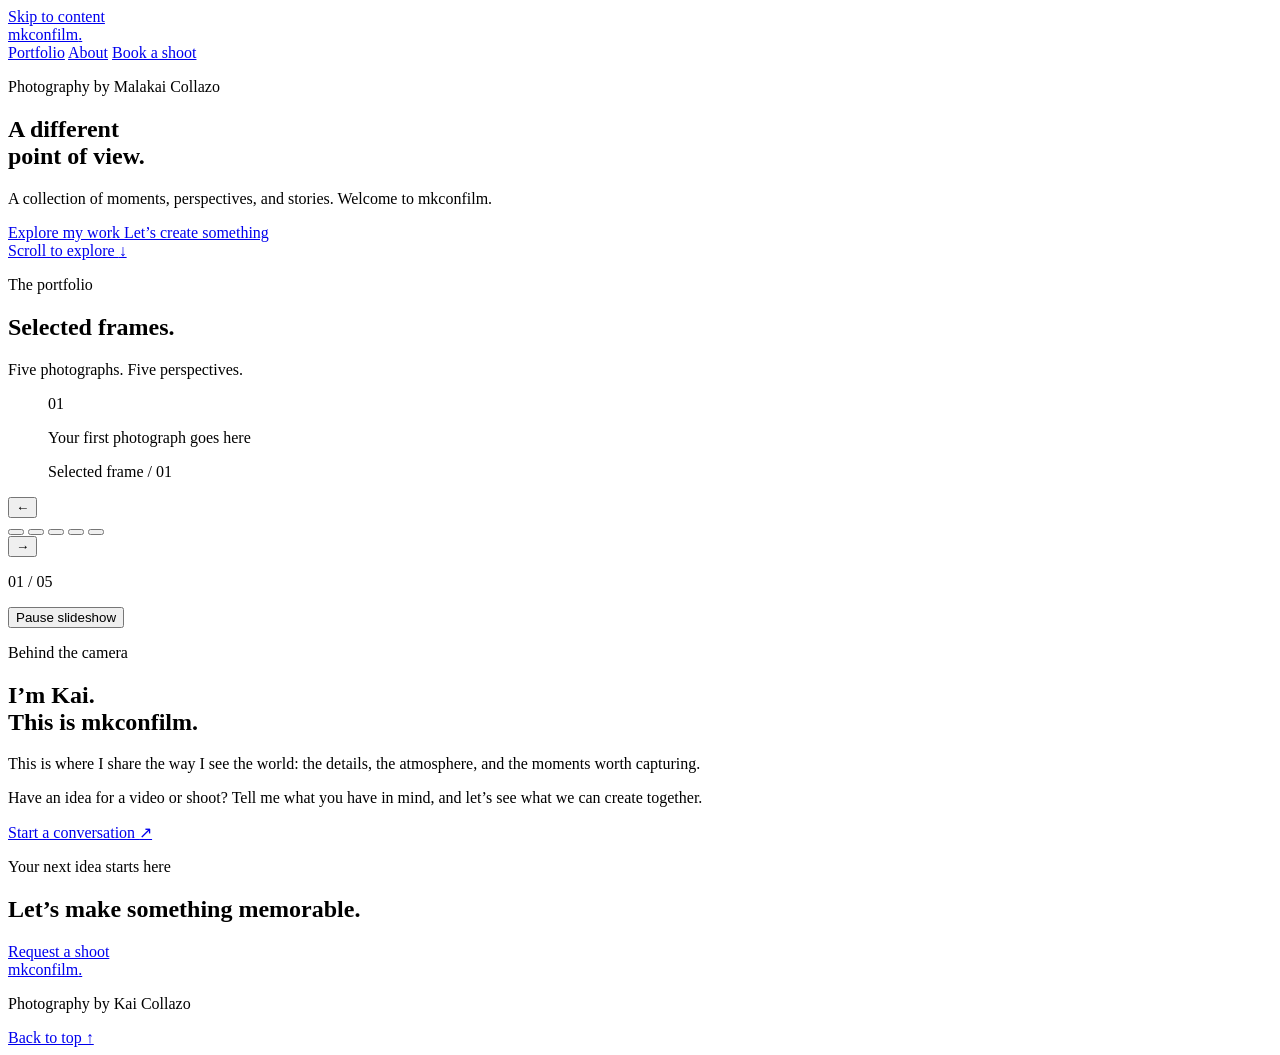
==== index.html @ ab9c8c5a "Create index.html html" ====
<!DOCTYPE html>
<html lang="en">
<head>
  <meta charset="UTF-8">

  <meta name="viewport" content="width=device-width, initial-scale=1">

  <meta
    name="description"
    content="Explore the photography portfolio of Malakai Collazo,
    the creator behind mkconfilm, and inquire about your next shoot."
  >

  <meta name="theme-color" content="#101010">

  <title>mkconfilm | Kai Collazo</title>

  <link rel="stylesheet" href="style.css">

  <script src="script.js" defer></script>
</head>

<body>
  <a class="skip-link" href="#main">Skip to content</a>

  <!-- SITE HEADER -->
  <header class="site-header">
    <a class="brand" href="index.html" aria-label="mkconfilm home">
      mkconfilm<span class="brand-dot">.</span>
    </a>

    <nav class="site-nav" aria-label="Main navigation">
      <a href="#portfolio">Portfolio</a>
      <a href="#about">About</a>
      <a class="nav-booking" href="booking.html">Book a shoot</a>
    </nav>
  </header>

  <main id="main">

    <!-- INTRODUCTION -->
    <section class="hero" aria-labelledby="hero-heading">
      <div class="hero-content">
        <p class="eyebrow">Photography by Malakai Collazo</p>

        <h1 id="hero-heading">
          A different<br>
          <span class="accent">point of view.</span>
        </h1>

        <p class="hero-description">
          A collection of moments, perspectives, and stories.
          Welcome to mkconfilm.
        </p>

        <div class="hero-actions">
          <a class="button button-primary" href="#portfolio">
            Explore my work
          </a>

          <a class="button button-secondary" href="booking.html">
            Let’s create something
          </a>
        </div>
      </div>

      <a class="scroll-cue" href="#portfolio">
        Scroll to explore <span aria-hidden="true">↓</span>
      </a>
    </section>

    <!-- FEATURED PHOTO CAROUSEL -->
    <section
      class="portfolio-section"
      id="portfolio"
      aria-labelledby="portfolio-heading"
    >
      <div class="section-heading">
        <div>
          <p class="eyebrow">The portfolio</p>
          <h2 id="portfolio-heading">Selected frames.</h2>
        </div>

        <p class="section-description">
          Five photographs. Five perspectives.
        </p>
      </div>

      <div
        class="carousel"
        role="region"
        aria-roledescription="carousel"
        aria-label="Featured photographs"
      >

        <!-- Replace these placeholders with your photos in a later step. -->
        <div class="carousel-track">

          <figure class="slide is-active" data-slide="0">
            <div class="photo-placeholder">
              <span>01</span>
              <p>Your first photograph goes here</p>
            </div>
            <figcaption>Selected frame / 01</figcaption>
          </figure>

          <figure class="slide" data-slide="1" hidden>
            <div class="photo-placeholder">
              <span>02</span>
              <p>Your second photograph goes here</p>
            </div>
            <figcaption>Selected frame / 02</figcaption>
          </figure>

          <figure class="slide" data-slide="2" hidden>
            <div class="photo-placeholder">
              <span>03</span>
              <p>Your third photograph goes here</p>
            </div>
            <figcaption>Selected frame / 03</figcaption>
          </figure>

          <figure class="slide" data-slide="3" hidden>
            <div class="photo-placeholder">
              <span>04</span>
              <p>Your fourth photograph goes here</p>
            </div>
            <figcaption>Selected frame / 04</figcaption>
          </figure>

          <figure class="slide" data-slide="4" hidden>
            <div class="photo-placeholder">
              <span>05</span>
              <p>Your fifth photograph goes here</p>
            </div>
            <figcaption>Selected frame / 05</figcaption>
          </figure>

        </div>

        <div class="carousel-controls">
          <button
            class="carousel-arrow"
            id="previous-slide"
            type="button"
            aria-label="Previous photograph"
          >
            ←
          </button>

          <div class="carousel-dots" aria-label="Choose a photograph">
            <button
              class="carousel-dot is-active"
              type="button"
              data-target="0"
              aria-label="Show photograph 1"
              aria-current="true"
            ></button>

            <button
              class="carousel-dot"
              type="button"
              data-target="1"
              aria-label="Show photograph 2"
            ></button>

            <button
              class="carousel-dot"
              type="button"
              data-target="2"
              aria-label="Show photograph 3"
            ></button>

            <button
              class="carousel-dot"
              type="button"
              data-target="3"
              aria-label="Show photograph 4"
            ></button>

            <button
              class="carousel-dot"
              type="button"
              data-target="4"
              aria-label="Show photograph 5"
            ></button>
          </div>

          <button
            class="carousel-arrow"
            id="next-slide"
            type="button"
            aria-label="Next photograph"
          >
            →
          </button>
        </div>

        <div class="carousel-bottom">
          <p class="slide-count" id="slide-count">01 / 05</p>

          <button
            class="carousel-playback"
            id="toggle-autoplay"
            type="button"
            aria-label="Pause automatic slideshow"
          >
            Pause slideshow
          </button>
        </div>

      </div>
    </section>

    <!-- ABOUT YOU -->
    <section
      class="about-section"
      id="about"
      aria-labelledby="about-heading"
    >
      <div>
        <p class="eyebrow">Behind the camera</p>
        <h2 id="about-heading">
          I’m Kai.<br>
          This is mkconfilm.
        </h2>
      </div>

      <div class="about-copy">
        <p>
          This is where I share the way I see the world:
          the details, the atmosphere, and the moments
          worth capturing.
        </p>

        <p>
          Have an idea for a video or shoot? Tell me what you have in mind,
          and let’s see what we can create together.
        </p>

        <a class="text-link" href="booking.html">
          Start a conversation <span aria-hidden="true">↗</span>
        </a>
      </div>
    </section>

    <!-- BOOKING CALL TO ACTION -->
    <section class="booking-banner" aria-labelledby="booking-heading">
      <p class="eyebrow">Your next idea starts here</p>

      <h2 id="booking-heading">Let’s make something memorable.</h2>

      <a class="button button-primary" href="booking.html">
        Request a shoot
      </a>
    </section>

  </main>

  <footer class="site-footer">
    <a class="brand" href="index.html">
      mkconfilm<span class="brand-dot">.</span>
    </a>

    <p>Photography by Kai Collazo</p>

    <a href="#main">Back to top ↑</a>
  </footer>
</body>
</html>
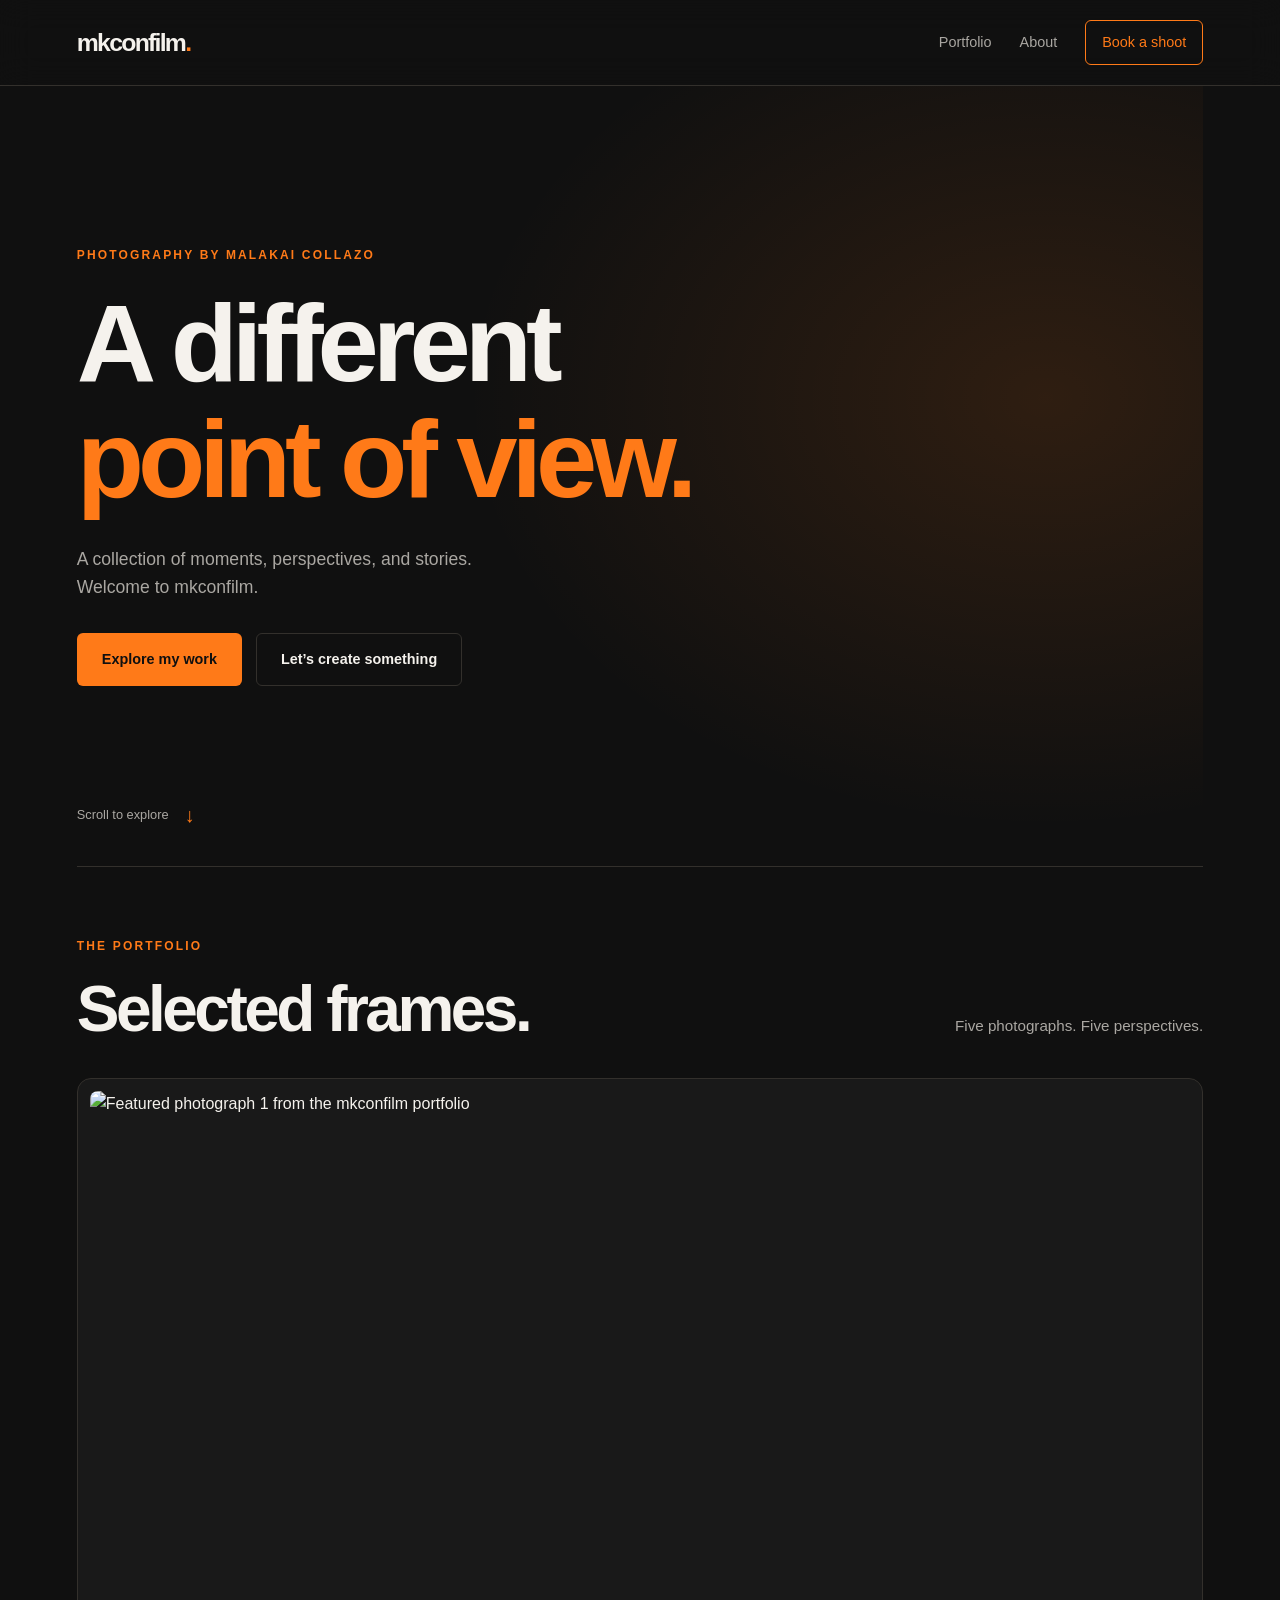
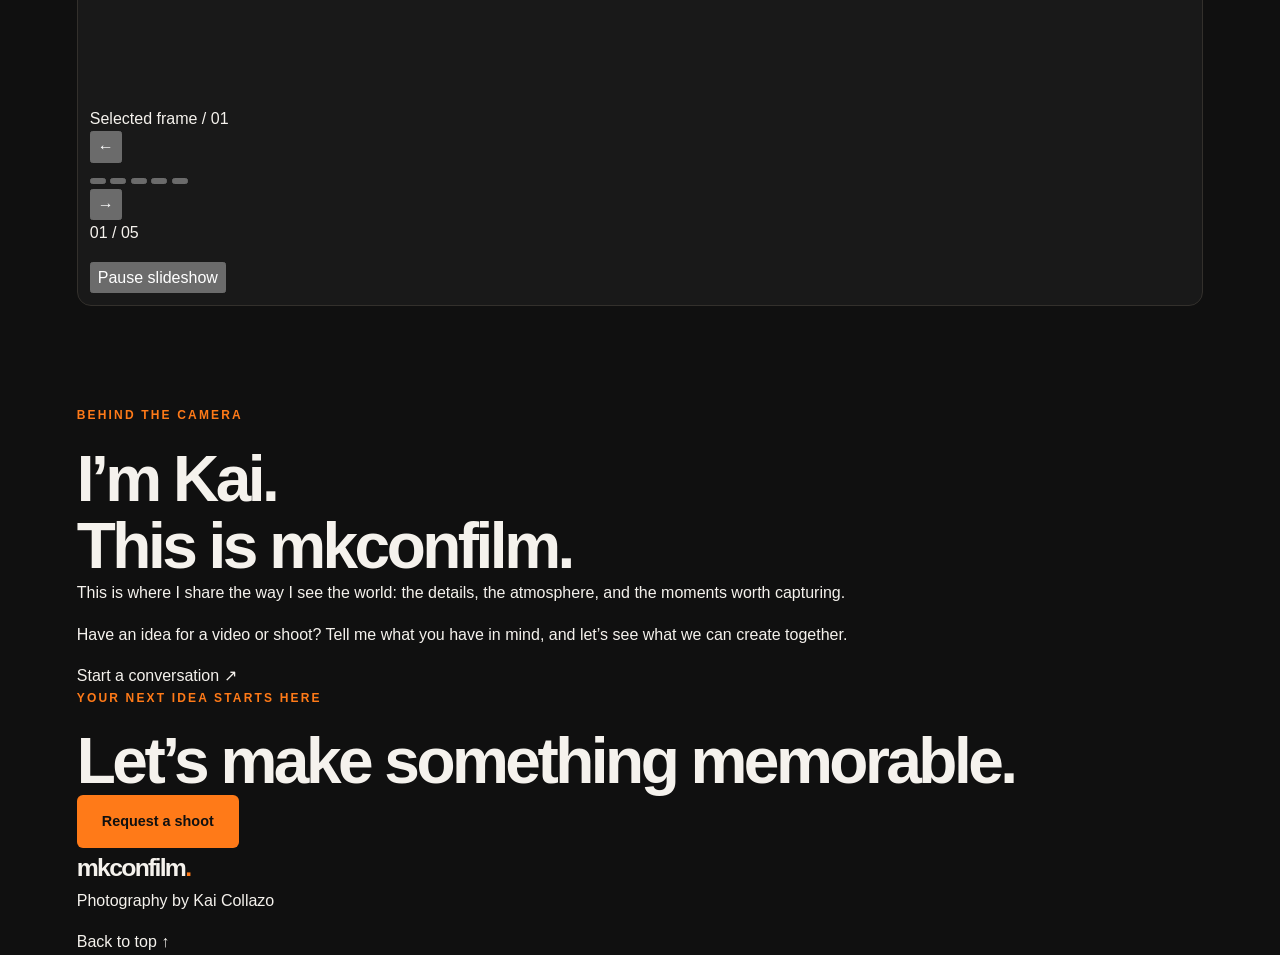
==== commit e2116c0f: "Update index.html" ====
--- a/index.html
+++ b/index.html
@@ -93,51 +93,57 @@
         aria-label="Featured photographs"
       >
 
-        <!-- Replace these placeholders with your photos in a later step. -->
-        <div class="carousel-track">
-
-          <figure class="slide is-active" data-slide="0">
-            <div class="photo-placeholder">
-              <span>01</span>
-              <p>Your first photograph goes here</p>
-            </div>
-            <figcaption>Selected frame / 01</figcaption>
-          </figure>
-
-          <figure class="slide" data-slide="1" hidden>
-            <div class="photo-placeholder">
-              <span>02</span>
-              <p>Your second photograph goes here</p>
-            </div>
-            <figcaption>Selected frame / 02</figcaption>
-          </figure>
-
-          <figure class="slide" data-slide="2" hidden>
-            <div class="photo-placeholder">
-              <span>03</span>
-              <p>Your third photograph goes here</p>
-            </div>
-            <figcaption>Selected frame / 03</figcaption>
-          </figure>
-
-          <figure class="slide" data-slide="3" hidden>
-            <div class="photo-placeholder">
-              <span>04</span>
-              <p>Your fourth photograph goes here</p>
-            </div>
-            <figcaption>Selected frame / 04</figcaption>
-          </figure>
-
-          <figure class="slide" data-slide="4" hidden>
-            <div class="photo-placeholder">
-              <span>05</span>
-              <p>Your fifth photograph goes here</p>
-            </div>
-            <figcaption>Selected frame / 05</figcaption>
-          </figure>
-
-        </div>
-
+        <!-- FEATURED PHOTOGRAPHS -->
+<div class="carousel-track">
+
+  <figure class="slide is-active" data-slide="0">
+    <img
+      src="images/photo-1.jpg"
+      alt="Featured photograph 1 from the mkconfilm portfolio"
+      fetchpriority="high"
+      decoding="async"
+    >
+    <figcaption>Selected frame / 01</figcaption>
+  </figure>
+
+  <figure class="slide" data-slide="1" hidden>
+    <img
+      src="images/photo-2.jpg"
+      alt="Featured photograph 2 from the mkconfilm portfolio"
+      decoding="async"
+    >
+    <figcaption>Selected frame / 02</figcaption>
+  </figure>
+
+  <figure class="slide" data-slide="2" hidden>
+    <img
+      src="images/photo-3.jpg"
+      alt="Featured photograph 3 from the mkconfilm portfolio"
+      decoding="async"
+    >
+    <figcaption>Selected frame / 03</figcaption>
+  </figure>
+
+  <figure class="slide" data-slide="3" hidden>
+    <img
+      src="images/photo-4.jpg"
+      alt="Featured photograph 4 from the mkconfilm portfolio"
+      decoding="async"
+    >
+    <figcaption>Selected frame / 04</figcaption>
+  </figure>
+
+  <figure class="slide" data-slide="4" hidden>
+    <img
+      src="images/photo-5.jpg"
+      alt="Featured photograph 5 from the mkconfilm portfolio"
+      decoding="async"
+    >
+    <figcaption>Selected frame / 05</figcaption>
+  </figure>
+
+</div>
+        
         <div class="carousel-controls">
           <button
             class="carousel-arrow"
--- a/style.css
+++ b/style.css
@@ -0,0 +1,354 @@
+/* COLORS AND BASE SETTINGS */
+:root {
+  color-scheme: dark;
+  --background: #101010;
+  --surface: #191919;
+  --text: #f5f2ed;
+  --muted: #aaa7a2;
+  --orange: #ff7a18;
+  --orange-light: #ff984b;
+  --border: #33302c;
+  --page-width: 1200px;
+}
+
+* {
+  box-sizing: border-box;
+}
+
+html {
+  scroll-behavior: smooth;
+  scroll-padding-top: 100px;
+}
+
+body {
+  margin: 0;
+  background: var(--background);
+  color: var(--text);
+  font-family: Arial, Helvetica, sans-serif;
+  line-height: 1.6;
+  overflow-wrap: break-word;
+}
+
+::selection {
+  background: var(--orange);
+  color: #101010;
+}
+
+a {
+  color: inherit;
+  text-decoration: none;
+}
+
+button,
+input,
+select,
+textarea {
+  font: inherit;
+}
+
+button {
+  cursor: pointer;
+}
+
+img {
+  display: block;
+  max-width: 100%;
+}
+
+figure {
+  margin: 0;
+}
+
+h1,
+h2,
+p {
+  margin-top: 0;
+}
+
+h1,
+h2 {
+  line-height: 1.05;
+  letter-spacing: -0.055em;
+}
+
+a,
+button,
+input,
+select,
+textarea {
+  -webkit-tap-highlight-color: transparent;
+}
+
+:focus-visible {
+  outline: 3px solid var(--orange);
+  outline-offset: 5px;
+}
+
+[hidden] {
+  display: none !important;
+}
+
+/* ACCESSIBILITY */
+.skip-link {
+  position: fixed;
+  top: 12px;
+  left: 12px;
+  z-index: 100;
+  padding: 12px 18px;
+  background: var(--orange);
+  color: #101010;
+  font-weight: 700;
+  transform: translateY(-180%);
+}
+
+.skip-link:focus {
+  transform: translateY(0);
+}
+
+/* HEADER */
+.site-header {
+  position: sticky;
+  top: 0;
+  z-index: 20;
+  display: flex;
+  justify-content: space-between;
+  align-items: center;
+  gap: 24px;
+  padding: 20px max(6vw, calc((100vw - var(--page-width)) / 2));
+  border-bottom: 1px solid var(--border);
+  background: rgba(16, 16, 16, 0.94);
+  backdrop-filter: blur(16px);
+}
+
+.brand {
+  flex-shrink: 0;
+  font-size: 1.55rem;
+  font-weight: 900;
+  letter-spacing: -0.07em;
+}
+
+.brand-dot,
+.accent {
+  color: var(--orange);
+}
+
+.site-nav {
+  display: flex;
+  align-items: center;
+  gap: 28px;
+  font-size: 0.9rem;
+}
+
+.site-nav a:not(.nav-booking) {
+  color: var(--muted);
+  transition: color 180ms ease;
+}
+
+.site-nav a:not(.nav-booking):hover {
+  color: var(--text);
+}
+
+.nav-booking {
+  padding: 10px 16px;
+  border: 1px solid var(--orange);
+  border-radius: 6px;
+  color: var(--orange);
+  transition: background 180ms ease, color 180ms ease;
+}
+
+.nav-booking:hover {
+  background: var(--orange);
+  color: #101010;
+}
+
+/* SHARED PAGE ELEMENTS */
+.hero,
+.portfolio-section,
+.about-section,
+.booking-banner,
+.site-footer,
+.booking-page {
+  width: min(var(--page-width), 88%);
+  margin-inline: auto;
+}
+
+.eyebrow {
+  margin-bottom: 20px;
+  color: var(--orange);
+  font-size: 0.75rem;
+  font-weight: 700;
+  letter-spacing: 0.18em;
+  text-transform: uppercase;
+}
+
+.button {
+  display: inline-flex;
+  align-items: center;
+  justify-content: center;
+  min-height: 50px;
+  padding: 14px 24px;
+  border: 1px solid transparent;
+  border-radius: 6px;
+  font-size: 0.9rem;
+  font-weight: 700;
+  text-align: center;
+  transition:
+    transform 180ms ease,
+    background 180ms ease,
+    border-color 180ms ease;
+}
+
+.button:hover {
+  transform: translateY(-3px);
+}
+
+.button-primary {
+  background: var(--orange);
+  color: #101010;
+}
+
+.button-primary:hover {
+  background: var(--orange-light);
+}
+
+.button-secondary {
+  border-color: var(--border);
+  background: transparent;
+  color: var(--text);
+}
+
+.button-secondary:hover {
+  border-color: var(--orange);
+}
+
+/* HERO */
+.hero {
+  position: relative;
+  display: flex;
+  align-items: center;
+  min-height: 640px;
+  min-height: min(780px, 88svh);
+  padding-block: 100px 120px;
+}
+
+.hero::before {
+  position: absolute;
+  top: 0;
+  right: 0;
+  bottom: 0;
+  width: 70%;
+  background: radial-gradient(
+    ellipse at 80% 40%,
+    rgba(255, 122, 24, 0.13),
+    transparent 65%
+  );
+  content: "";
+  pointer-events: none;
+}
+
+.hero-content {
+  position: relative;
+  max-width: 900px;
+  animation: enter-page 700ms ease both;
+}
+
+.hero h1 {
+  margin-bottom: 28px;
+  font-size: clamp(3.4rem, 8.6vw, 7.5rem);
+  font-weight: 900;
+}
+
+.hero-description {
+  max-width: 450px;
+  margin-bottom: 32px;
+  color: var(--muted);
+  font-size: 1.1rem;
+}
+
+.hero-actions {
+  display: flex;
+  flex-wrap: wrap;
+  gap: 14px;
+}
+
+.scroll-cue {
+  position: absolute;
+  bottom: 35px;
+  left: 0;
+  display: inline-flex;
+  align-items: center;
+  gap: 16px;
+  color: var(--muted);
+  font-size: 0.8rem;
+}
+
+.scroll-cue span {
+  color: var(--orange);
+  font-size: 1.25rem;
+}
+
+/* PORTFOLIO */
+.portfolio-section {
+  padding-block: 70px 100px;
+  border-top: 1px solid var(--border);
+}
+
+.section-heading {
+  display: flex;
+  justify-content: space-between;
+  align-items: flex-end;
+  gap: 30px;
+  margin-bottom: 35px;
+}
+
+.section-heading h2,
+.about-section h2,
+.booking-banner h2,
+.booking-page h1 {
+  margin-bottom: 0;
+  font-size: clamp(2.3rem, 5vw, 4.3rem);
+}
+
+.section-description {
+  max-width: 260px;
+  margin-bottom: 5px;
+  color: var(--muted);
+  font-size: 0.95rem;
+}
+
+/* PHOTO CAROUSEL */
+.carousel {
+  padding: 12px;
+  border: 1px solid var(--border);
+  border-radius: 14px;
+  background: var(--surface);
+}
+
+.carousel-track {
+  overflow: hidden;
+  border-radius: 8px;
+}
+
+.slide {
+  animation: reveal-frame 450ms ease both;
+}
+
+.photo-placeholder,
+.slide img {
+  width: 100%;
+  height: clamp(280px, 48vw, 620px);
+}
+
+.photo-placeholder {
+  display: flex;
+  flex-direction: column;
+  justify-content: center;
+  align-items: center;
+  padding: 30px;
+  background:
+    radial-gradient(
+      ellipse at 65% 30%,
+      rgba(255, 122, 24, 0.2),
+      transparent 65%
+    ),
+    linear-gradient(135deg, #24211e,
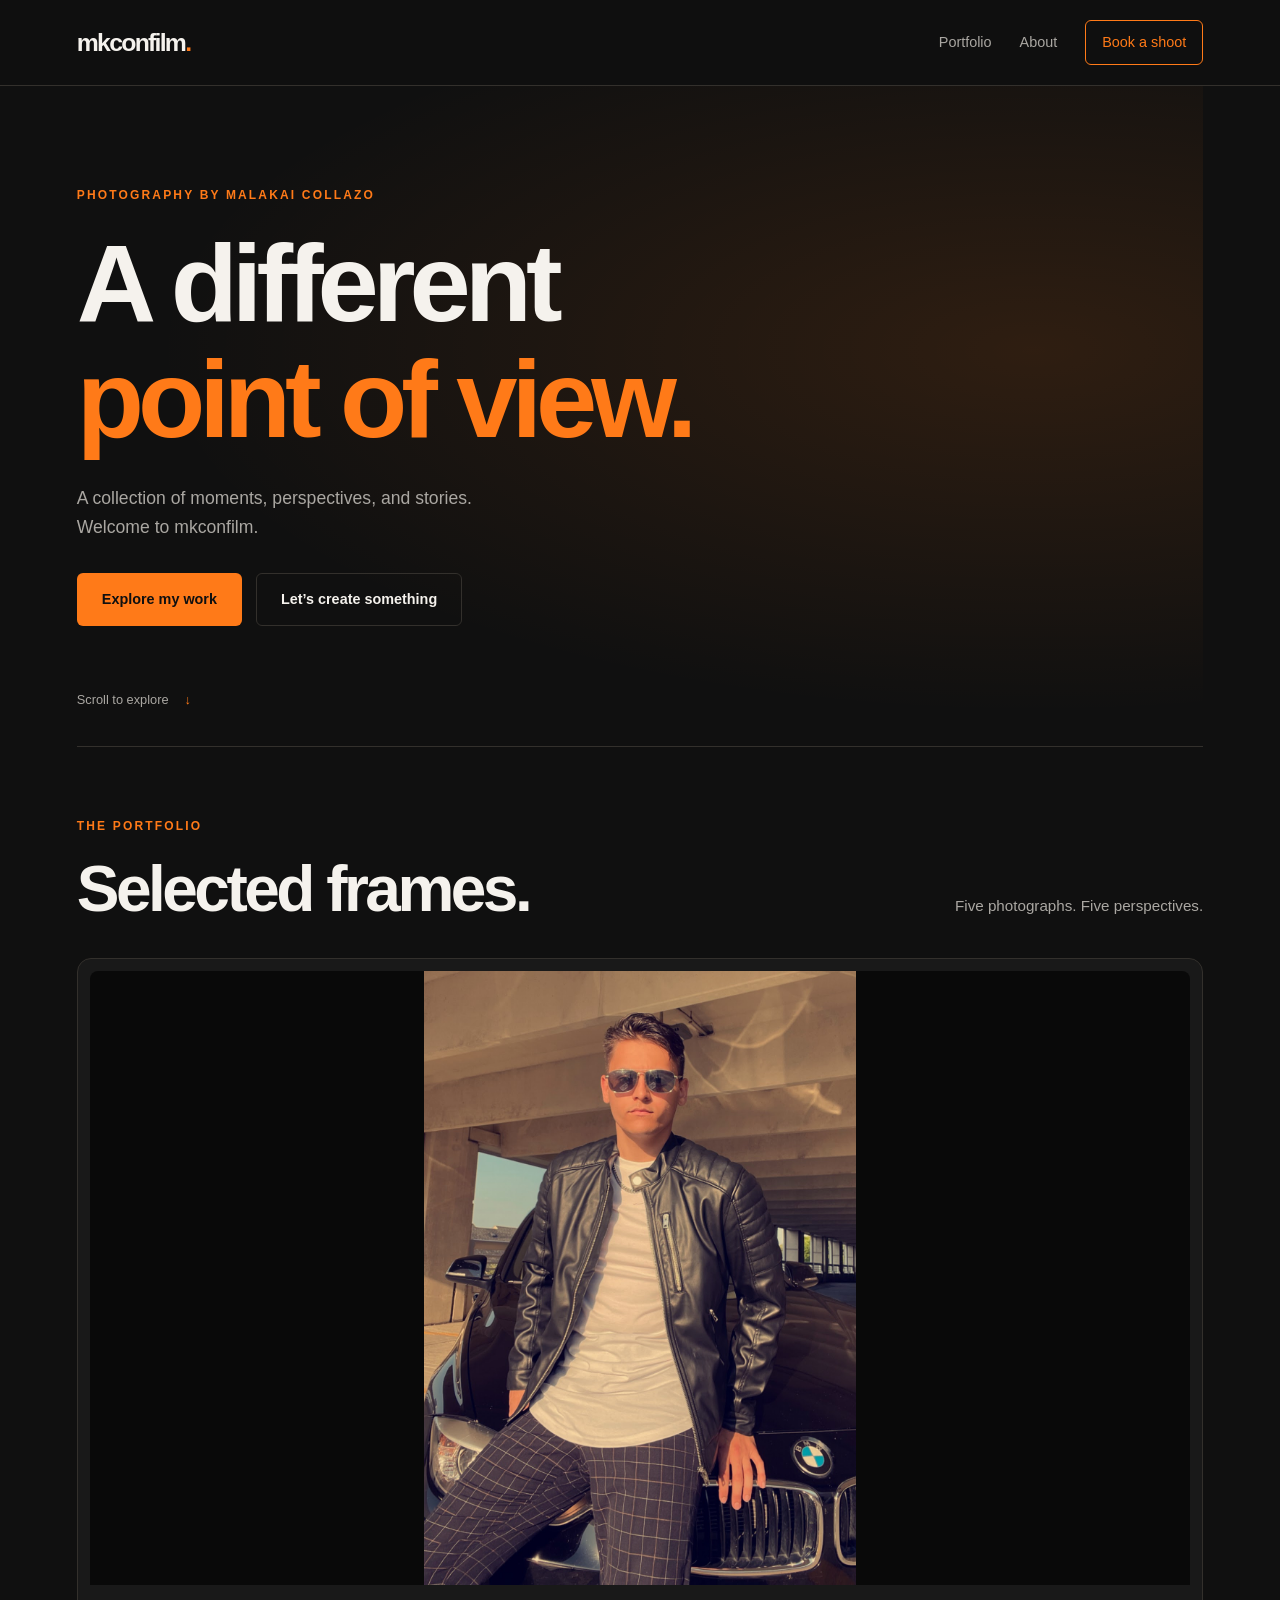
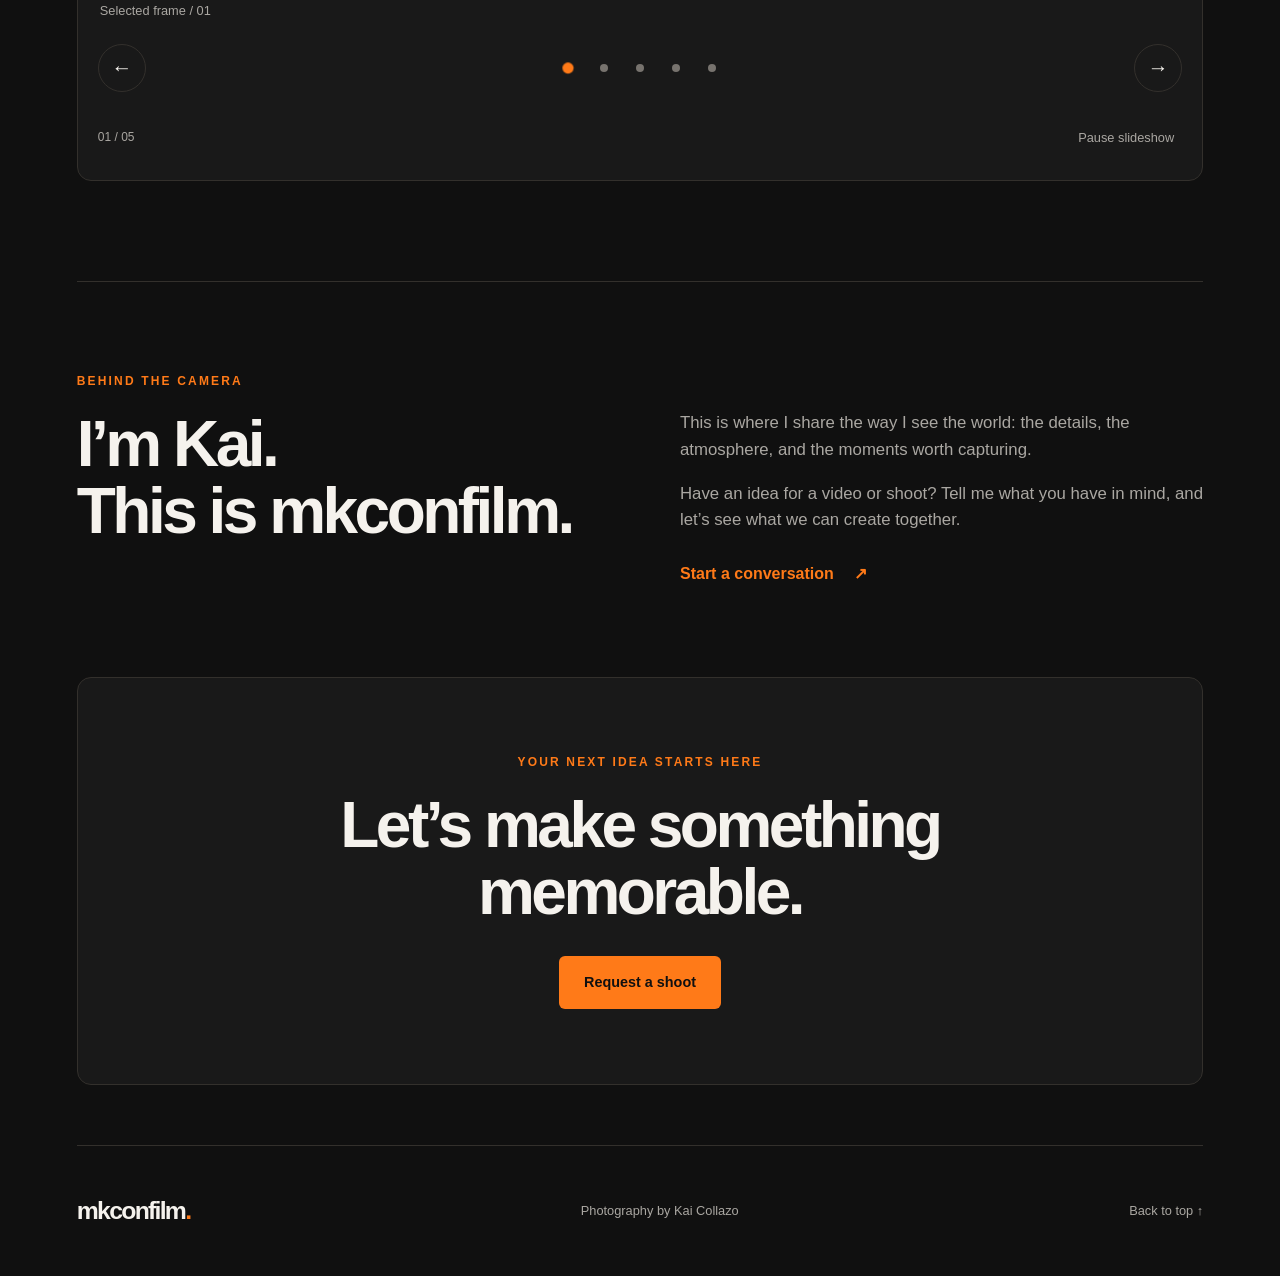
==== commit bd9d6239: "Update index.html Fix carousel photo filenames" ====
--- a/index.html
+++ b/index.html
@@ -93,12 +93,12 @@
         aria-label="Featured photographs"
       >
 
-        <!-- FEATURED PHOTOGRAPHS -->
+<!-- FEATURED PHOTOGRAPHS -->
 <div class="carousel-track">
 
   <figure class="slide is-active" data-slide="0">
     <img
-      src="images/photo-1.jpg"
+      src="images/Photo-1.jpg"
       alt="Featured photograph 1 from the mkconfilm portfolio"
       fetchpriority="high"
       decoding="async"
@@ -108,7 +108,7 @@
 
   <figure class="slide" data-slide="1" hidden>
     <img
-      src="images/photo-2.jpg"
+      src="images/Photo-2.jpg"
       alt="Featured photograph 2 from the mkconfilm portfolio"
       decoding="async"
     >
@@ -117,7 +117,7 @@
 
   <figure class="slide" data-slide="2" hidden>
     <img
-      src="images/photo-3.jpg"
+      src="images/Photo-3.jpg"
       alt="Featured photograph 3 from the mkconfilm portfolio"
       decoding="async"
     >
@@ -126,7 +126,7 @@
 
   <figure class="slide" data-slide="3" hidden>
     <img
-      src="images/photo-4.jpg"
+      src="images/Photo-4.jpg"
       alt="Featured photograph 4 from the mkconfilm portfolio"
       decoding="async"
     >
@@ -135,7 +135,7 @@
 
   <figure class="slide" data-slide="4" hidden>
     <img
-      src="images/photo-5.jpg"
+      src="images/Photo-5.jpg"
       alt="Featured photograph 5 from the mkconfilm portfolio"
       decoding="async"
     >
--- a/style.css
+++ b/style.css
@@ -1,4 +1,4 @@
-/* COLORS AND BASE SETTINGS */
+/* BASE */
 :root {
   color-scheme: dark;
   --background: #101010;
@@ -17,7 +17,7 @@
 
 html {
   scroll-behavior: smooth;
-  scroll-padding-top: 100px;
+  scroll-padding-top: 110px;
 }
 
 body {
@@ -29,66 +29,51 @@
   overflow-wrap: break-word;
 }
 
+a {
+  color: inherit;
+  text-decoration: none;
+}
+
+button, input, select, textarea {
+  font: inherit;
+}
+
+button {
+  cursor: pointer;
+}
+
+img {
+  display: block;
+  max-width: 100%;
+}
+
+figure {
+  margin: 0;
+}
+
+h1, h2, p {
+  margin-top: 0;
+}
+
+h1, h2 {
+  line-height: 1.05;
+  letter-spacing: -0.055em;
+}
+
+[hidden] {
+  display: none !important;
+}
+
 ::selection {
   background: var(--orange);
   color: #101010;
 }
 
-a {
-  color: inherit;
-  text-decoration: none;
-}
-
-button,
-input,
-select,
-textarea {
-  font: inherit;
-}
-
-button {
-  cursor: pointer;
-}
-
-img {
-  display: block;
-  max-width: 100%;
-}
-
-figure {
-  margin: 0;
-}
-
-h1,
-h2,
-p {
-  margin-top: 0;
-}
-
-h1,
-h2 {
-  line-height: 1.05;
-  letter-spacing: -0.055em;
-}
-
-a,
-button,
-input,
-select,
-textarea {
-  -webkit-tap-highlight-color: transparent;
-}
-
 :focus-visible {
-  outline: 3px solid var(--orange);
+  outline: 2px solid var(--orange);
   outline-offset: 5px;
 }
 
-[hidden] {
-  display: none !important;
-}
-
-/* ACCESSIBILITY */
 .skip-link {
   position: fixed;
   top: 12px;
@@ -97,7 +82,6 @@
   padding: 12px 18px;
   background: var(--orange);
   color: #101010;
-  font-weight: 700;
   transform: translateY(-180%);
 }
 
@@ -111,13 +95,14 @@
   top: 0;
   z-index: 20;
   display: flex;
+  align-items: center;
   justify-content: space-between;
-  align-items: center;
   gap: 24px;
   padding: 20px max(6vw, calc((100vw - var(--page-width)) / 2));
   border-bottom: 1px solid var(--border);
-  background: rgba(16, 16, 16, 0.94);
-  backdrop-filter: blur(16px);
+  background: rgba(16, 16, 16, 0.9);
+  -webkit-backdrop-filter: blur(18px);
+  backdrop-filter: blur(18px);
 }
 
 .brand {
@@ -127,8 +112,7 @@
   letter-spacing: -0.07em;
 }
 
-.brand-dot,
-.accent {
+.brand-dot, .accent, .required-mark {
   color: var(--orange);
 }
 
@@ -141,11 +125,10 @@
 
 .site-nav a:not(.nav-booking) {
   color: var(--muted);
-  transition: color 180ms ease;
-}
-
-.site-nav a:not(.nav-booking):hover {
-  color: var(--text);
+}
+
+.site-nav a:hover {
+  color: var(--orange);
 }
 
 .nav-booking {
@@ -153,21 +136,16 @@
   border: 1px solid var(--orange);
   border-radius: 6px;
   color: var(--orange);
-  transition: background 180ms ease, color 180ms ease;
 }
 
 .nav-booking:hover {
   background: var(--orange);
-  color: #101010;
-}
-
-/* SHARED PAGE ELEMENTS */
-.hero,
-.portfolio-section,
-.about-section,
-.booking-banner,
-.site-footer,
-.booking-page {
+  color: #101010 !important;
+}
+
+/* SHARED LAYOUT */
+.hero, .portfolio-section, .about-section,
+.booking-banner, .site-footer, .booking-page {
   width: min(var(--page-width), 88%);
   margin-inline: auto;
 }
@@ -185,6 +163,7 @@
   display: inline-flex;
   align-items: center;
   justify-content: center;
+  gap: 20px;
   min-height: 50px;
   padding: 14px 24px;
   border: 1px solid transparent;
@@ -192,14 +171,11 @@
   font-size: 0.9rem;
   font-weight: 700;
   text-align: center;
-  transition:
-    transform 180ms ease,
-    background 180ms ease,
-    border-color 180ms ease;
+  transition: transform 180ms ease, background 180ms ease;
 }
 
 .button:hover {
-  transform: translateY(-3px);
+  transform: translateY(-2px);
 }
 
 .button-primary {
@@ -221,24 +197,20 @@
   border-color: var(--orange);
 }
 
-/* HERO */
+/* HOMEPAGE */
 .hero {
   position: relative;
   display: flex;
   align-items: center;
   min-height: 640px;
-  min-height: min(780px, 88svh);
   padding-block: 100px 120px;
 }
 
 .hero::before {
   position: absolute;
-  top: 0;
-  right: 0;
-  bottom: 0;
-  width: 70%;
+  inset: 0;
   background: radial-gradient(
-    ellipse at 80% 40%,
+    ellipse at 85% 40%,
     rgba(255, 122, 24, 0.13),
     transparent 65%
   );
@@ -274,9 +246,7 @@
 .scroll-cue {
   position: absolute;
   bottom: 35px;
-  left: 0;
-  display: inline-flex;
-  align-items: center;
+  display: flex;
   gap: 16px;
   color: var(--muted);
   font-size: 0.8rem;
@@ -284,10 +254,8 @@
 
 .scroll-cue span {
   color: var(--orange);
-  font-size: 1.25rem;
-}
-
-/* PORTFOLIO */
+}
+
 .portfolio-section {
   padding-block: 70px 100px;
   border-top: 1px solid var(--border);
@@ -301,10 +269,8 @@
   margin-bottom: 35px;
 }
 
-.section-heading h2,
-.about-section h2,
-.booking-banner h2,
-.booking-page h1 {
+.section-heading h2, .about-section h2,
+.booking-banner h2, .booking-page h1 {
   margin-bottom: 0;
   font-size: clamp(2.3rem, 5vw, 4.3rem);
 }
@@ -316,7 +282,7 @@
   font-size: 0.95rem;
 }
 
-/* PHOTO CAROUSEL */
+/* CAROUSEL */
 .carousel {
   padding: 12px;
   border: 1px solid var(--border);
@@ -333,10 +299,14 @@
   animation: reveal-frame 450ms ease both;
 }
 
-.photo-placeholder,
-.slide img {
+.photo-placeholder, .slide img {
   width: 100%;
   height: clamp(280px, 48vw, 620px);
+}
+
+.slide img {
+  object-fit: contain;
+  background: #090909;
 }
 
 .photo-placeholder {
@@ -345,10 +315,451 @@
   justify-content: center;
   align-items: center;
   padding: 30px;
-  background:
-    radial-gradient(
-      ellipse at 65% 30%,
-      rgba(255, 122, 24, 0.2),
-      transparent 65%
-    ),
-    linear-gradient(135deg, #24211e,
+  background: linear-gradient(135deg, #24211e, #111111);
+  text-align: center;
+}
+
+.photo-placeholder span {
+  color: var(--orange);
+  font-size: clamp(4rem, 14vw, 10rem);
+  font-weight: 900;
+  line-height: 1;
+}
+
+.photo-placeholder p {
+  margin-top: 20px;
+  color: var(--muted);
+}
+
+.slide figcaption {
+  padding: 16px 10px 6px;
+  color: var(--muted);
+  font-size: 0.8rem;
+}
+
+.carousel-controls, .carousel-bottom {
+  display: flex;
+  justify-content: space-between;
+  align-items: center;
+  gap: 12px;
+  padding: 16px 8px 8px;
+}
+
+.carousel-arrow {
+  display: grid;
+  place-items: center;
+  width: 48px;
+  height: 48px;
+  padding: 0;
+  border: 1px solid var(--border);
+  border-radius: 50%;
+  background: transparent;
+  color: var(--text);
+  font-size: 1.3rem;
+}
+
+.carousel-arrow:hover {
+  background: var(--orange);
+  color: #101010;
+}
+
+.carousel-dots {
+  display: flex;
+  align-items: center;
+}
+
+.carousel-dot {
+  display: grid;
+  place-items: center;
+  width: 36px;
+  height: 44px;
+  padding: 0;
+  border: 0;
+  background: transparent;
+}
+
+.carousel-dot::after {
+  width: 8px;
+  height: 8px;
+  border-radius: 50%;
+  background: #77736e;
+  content: "";
+}
+
+.carousel-dot.is-active::after {
+  background: var(--orange);
+  transform: scale(1.4);
+}
+
+.slide-count {
+  margin: 0;
+  color: var(--muted);
+  font-size: 0.75rem;
+}
+
+.carousel-playback {
+  min-height: 44px;
+  padding: 8px;
+  border: 0;
+  background: transparent;
+  color: var(--muted);
+  font-size: 0.8rem;
+}
+
+/* ABOUT AND FOOTER */
+.about-section {
+  display: grid;
+  grid-template-columns: 1fr 1fr;
+  gap: 80px;
+  padding-block: 90px;
+  border-top: 1px solid var(--border);
+}
+
+.about-copy {
+  padding-top: 38px;
+}
+
+.about-copy p {
+  color: var(--muted);
+  font-size: 1.05rem;
+}
+
+.text-link {
+  display: inline-flex;
+  gap: 20px;
+  margin-top: 10px;
+  color: var(--orange);
+  font-weight: 700;
+}
+
+.booking-banner {
+  padding: 75px 35px;
+  border: 1px solid var(--border);
+  border-radius: 14px;
+  background: var(--surface);
+  text-align: center;
+}
+
+.booking-banner h2 {
+  max-width: 800px;
+  margin-inline: auto;
+  margin-bottom: 30px;
+}
+
+.site-footer {
+  display: flex;
+  justify-content: space-between;
+  align-items: center;
+  flex-wrap: wrap;
+  gap: 20px;
+  padding-block: 45px;
+  margin-top: 60px;
+  border-top: 1px solid var(--border);
+}
+
+.site-footer p, .site-footer > a:last-child {
+  margin: 0;
+  color: var(--muted);
+  font-size: 0.8rem;
+}
+
+/* CLEAN GLASS BOOKING PAGE */
+.booking-page {
+  position: relative;
+  max-width: 780px;
+  padding-block: 70px 40px;
+}
+
+.booking-page::before {
+  position: absolute;
+  inset: 0;
+  z-index: -1;
+  background: radial-gradient(
+    ellipse at 85% 35%,
+    rgba(255, 122, 24, 0.08),
+    transparent 65%
+  );
+  content: "";
+  pointer-events: none;
+}
+
+.booking-heading {
+  margin-bottom: 48px;
+}
+
+.booking-heading h1 {
+  font-size: clamp(2.7rem, 6vw, 4.6rem);
+}
+
+.booking-intro {
+  max-width: 520px;
+  margin: 22px 0 0;
+  color: var(--muted);
+  line-height: 1.75;
+}
+
+/* No outer card or question-group boxes */
+.booking-form {
+  display: grid;
+  gap: 36px;
+  padding: 0;
+  border: 0;
+  border-radius: 0;
+  background: transparent;
+  box-shadow: none;
+}
+
+.booking-group {
+  min-width: 0;
+  margin: 0;
+  padding: 0;
+  border: 0;
+}
+
+.booking-group legend {
+  width: 100%;
+  padding: 0;
+  border: 0;
+  font-size: 1.1rem;
+  font-weight: 700;
+}
+
+.booking-group-description {
+  margin: 10px 0 22px;
+  color: var(--muted);
+  font-size: 0.85rem;
+}
+
+.form-row {
+  display: grid;
+  grid-template-columns: repeat(2, minmax(0, 1fr));
+  align-items: start;
+  gap: 24px;
+}
+
+.booking-group > .form-field + .form-row {
+  margin-top: 24px;
+}
+
+.form-field {
+  display: grid;
+  gap: 10px;
+  min-width: 0;
+}
+
+.form-field label {
+  font-size: 0.85rem;
+  font-weight: 600;
+}
+
+.optional-label {
+  color: var(--muted);
+  font-size: 0.75rem;
+  font-weight: 400;
+}
+
+/* Transparent fields with a light underline */
+.booking-form input,
+.booking-form select,
+.booking-form textarea {
+  display: block;
+  width: 100%;
+  min-width: 0;
+  margin: 0;
+  padding: 16px;
+  border: 0;
+  border-bottom: 1px solid rgba(255, 255, 255, 0.2);
+  border-radius: 6px 6px 0 0;
+  background: rgba(255, 255, 255, 0.025);
+  color: var(--text);
+  -webkit-backdrop-filter: blur(12px);
+  backdrop-filter: blur(12px);
+  box-shadow: none;
+  transition: background 180ms ease, border-color 180ms ease;
+}
+
+.booking-form input,
+.booking-form select {
+  height: 56px;
+}
+
+.booking-form textarea {
+  min-height: 210px;
+  line-height: 1.7;
+  resize: vertical;
+}
+
+.booking-form input::placeholder,
+.booking-form textarea::placeholder {
+  color: #aaa7a2;
+  opacity: 1;
+}
+
+.booking-form input:hover,
+.booking-form select:hover,
+.booking-form textarea:hover {
+  background: rgba(255, 255, 255, 0.045);
+}
+
+.booking-form input:focus,
+.booking-form select:focus,
+.booking-form textarea:focus {
+  border-bottom-color: var(--orange);
+  background: rgba(255, 122, 24, 0.045);
+}
+
+/* Keep a visible keyboard-focus indicator */
+.booking-form input:focus-visible,
+.booking-form select:focus-visible,
+.booking-form textarea:focus-visible {
+  outline: 2px solid var(--orange);
+  outline-offset: 3px;
+}
+
+.booking-submit {
+  display: grid;
+  gap: 20px;
+  margin: 0;
+  padding: 0;
+  border: 0;
+}
+
+.form-note, .booking-required-note {
+  margin: 0;
+  color: var(--muted);
+  font-size: 0.8rem;
+  line-height: 1.7;
+}
+
+.booking-submit .button {
+  justify-self: start;
+  min-width: 190px;
+}
+
+.booking-required-note {
+  font-size: 0.75rem;
+}
+
+/* MOTION */
+@keyframes enter-page {
+  from { opacity: 0; transform: translateY(18px); }
+  to { opacity: 1; transform: translateY(0); }
+}
+
+@keyframes reveal-frame {
+  from { opacity: 0; }
+  to { opacity: 1; }
+}
+
+/* RESPONSIVE LAYOUT */
+@media (max-width: 800px) {
+  .site-header {
+    padding-inline: 6%;
+  }
+
+  .site-nav {
+    gap: 18px;
+  }
+
+  .section-heading {
+    flex-direction: column;
+    align-items: flex-start;
+    gap: 20px;
+  }
+
+  .about-section {
+    grid-template-columns: 1fr;
+    gap: 25px;
+    padding-block: 65px;
+  }
+
+  .about-copy {
+    padding-top: 0;
+  }
+}
+
+@media (max-width: 520px) {
+  html {
+    scroll-padding-top: 140px;
+  }
+
+  .site-header {
+    flex-wrap: wrap;
+    gap: 12px;
+    padding-block: 14px;
+  }
+
+  .brand {
+    font-size: 1.4rem;
+  }
+
+  .site-nav {
+    justify-content: space-between;
+    width: 100%;
+    gap: 12px;
+    font-size: 0.8rem;
+  }
+
+  .nav-booking {
+    padding: 8px 12px;
+  }
+
+  .hero {
+    min-height: 580px;
+    padding-top: 65px;
+  }
+
+  .hero h1 {
+    font-size: clamp(2.7rem, 12vw, 4rem);
+  }
+
+  .hero-actions {
+    flex-direction: column;
+  }
+
+  .carousel {
+    padding: 8px;
+  }
+
+  .carousel-dot {
+    width: 30px;
+  }
+
+  .carousel-arrow {
+    width: 44px;
+    height: 44px;
+  }
+
+  .booking-banner {
+    padding: 50px 22px;
+  }
+
+  .site-footer {
+    flex-direction: column;
+    align-items: flex-start;
+    margin-top: 40px;
+  }
+
+  .booking-page {
+    padding-top: 45px;
+  }
+
+  .form-row {
+    grid-template-columns: 1fr;
+  }
+
+  .booking-submit .button {
+    width: 100%;
+  }
+}
+
+@media (prefers-reduced-motion: reduce) {
+  html {
+    scroll-behavior: auto;
+  }
+
+  *, *::before, *::after {
+    animation: none !important;
+    transition: none !important;
+  }
+}
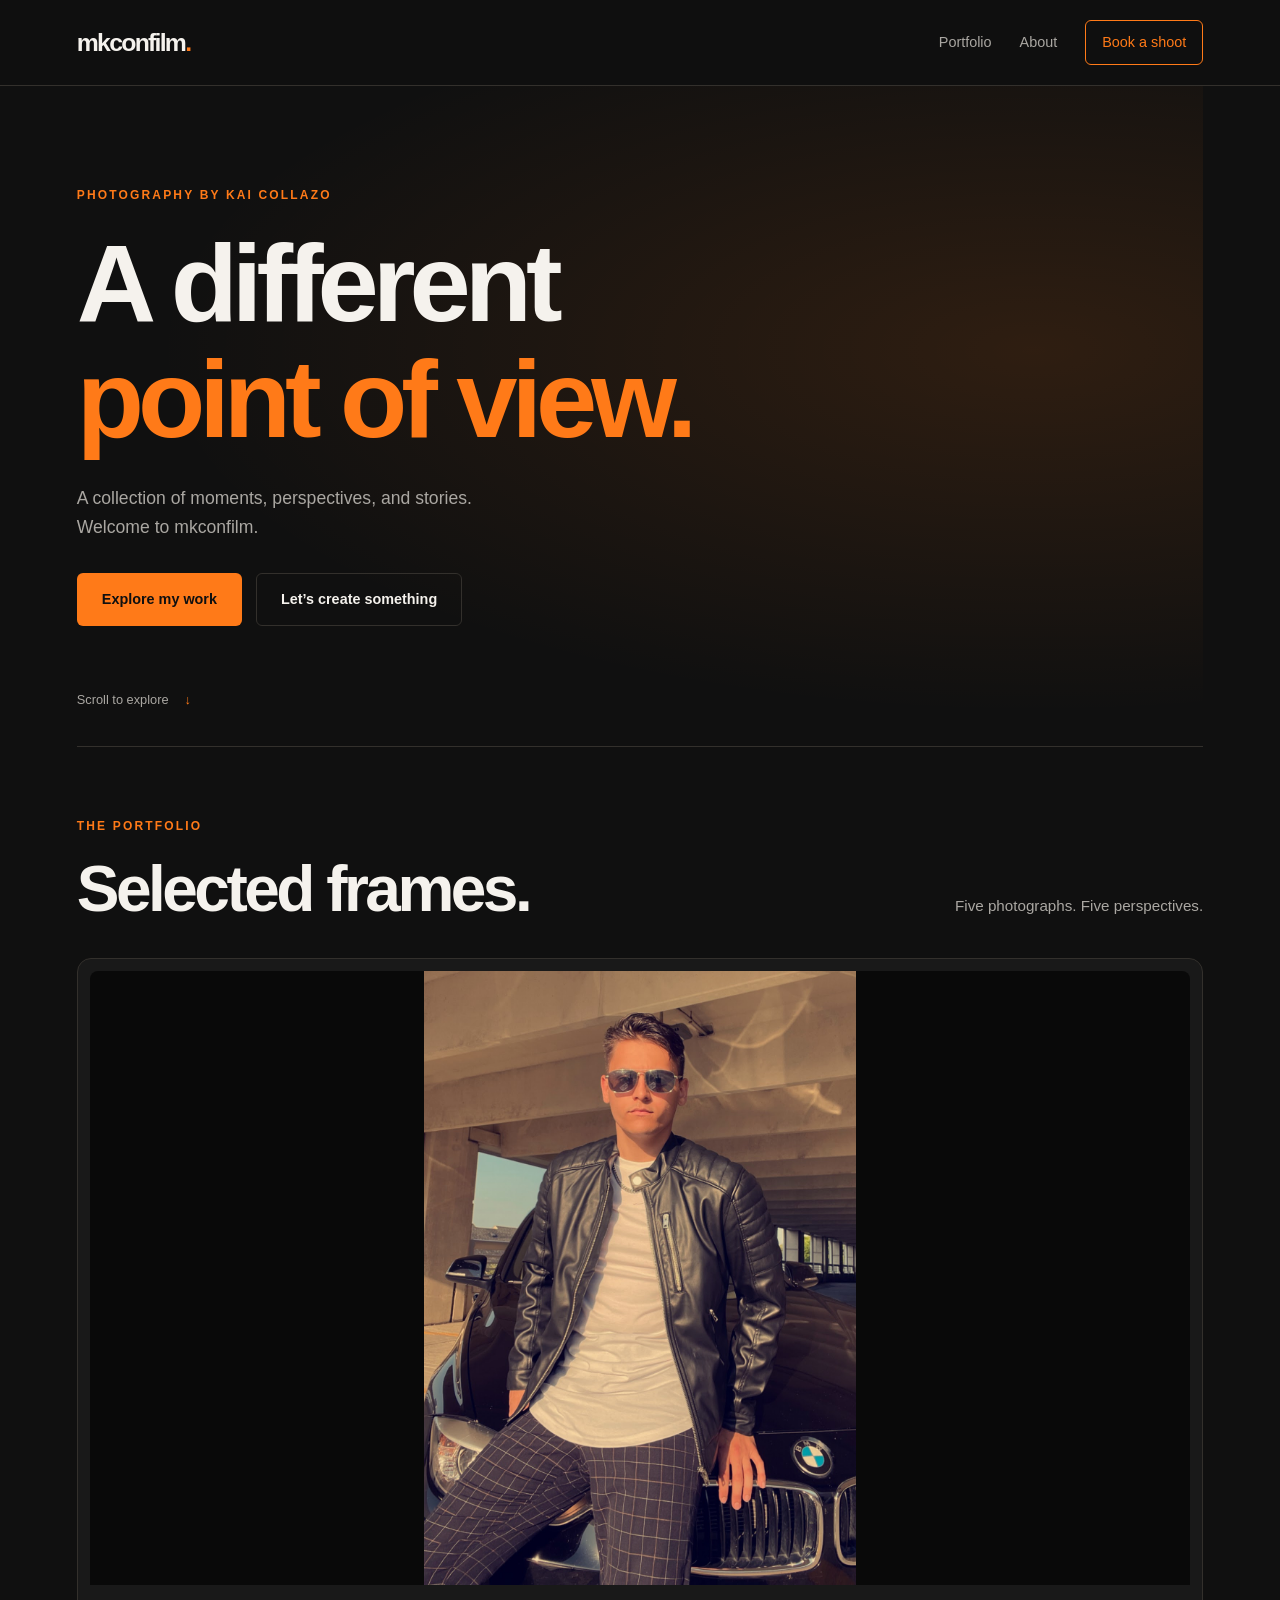
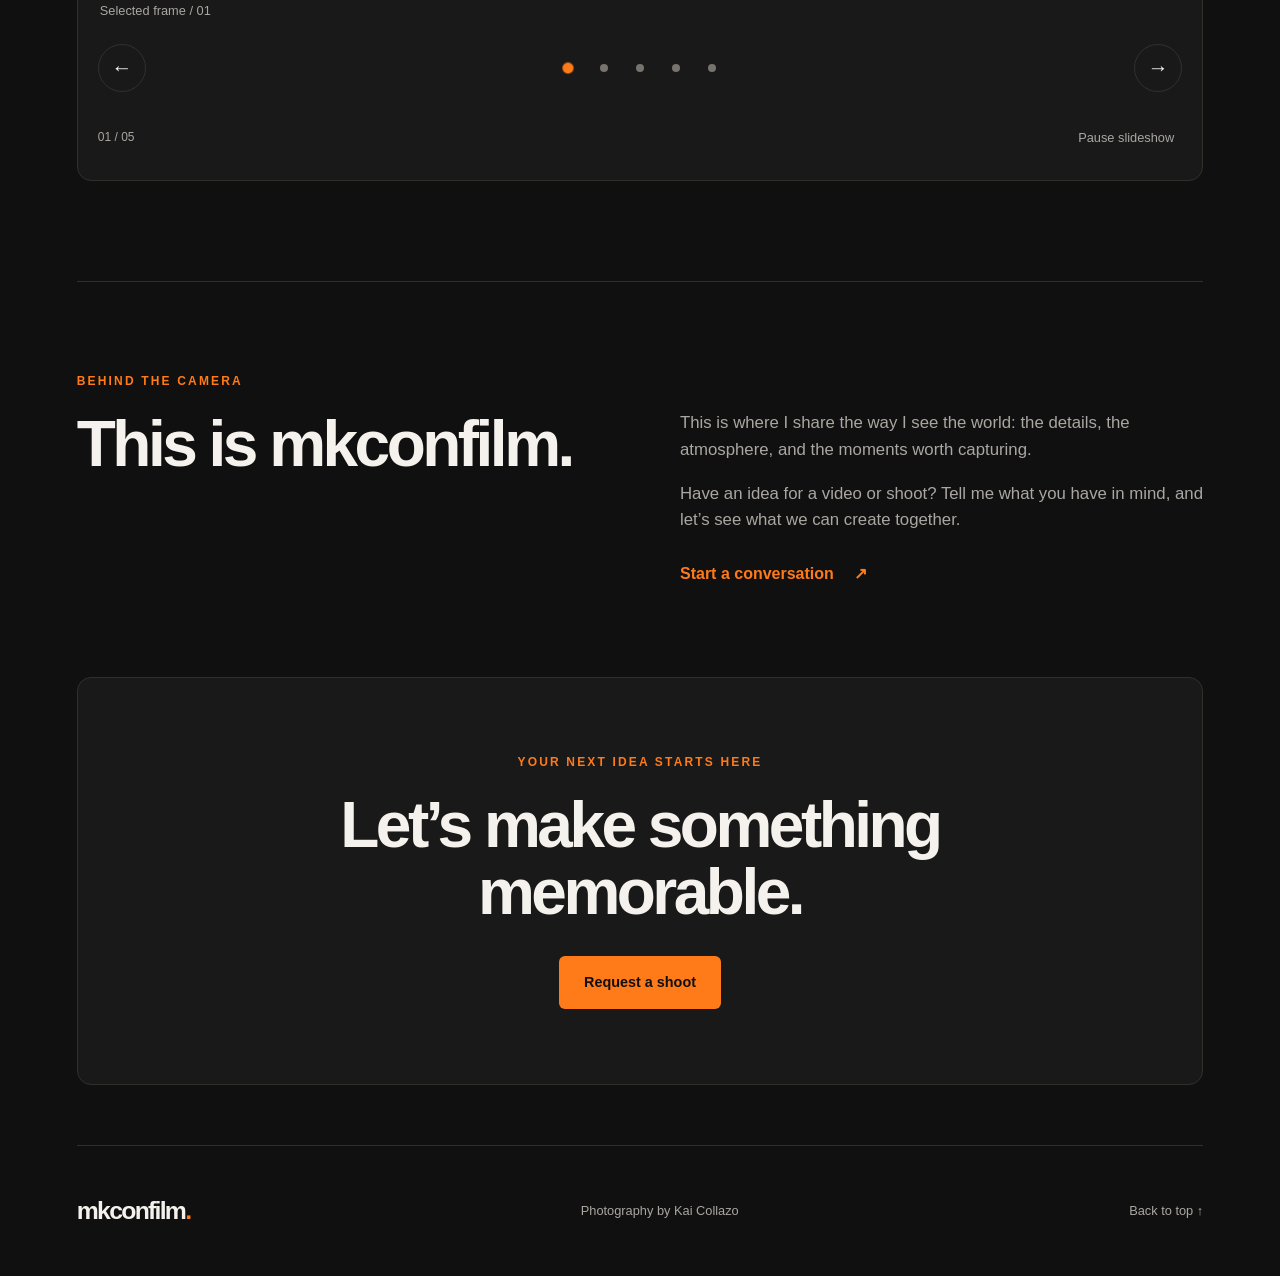
==== commit a99532f6: "Update index.html Grammar Edits" ====
--- a/index.html
+++ b/index.html
@@ -41,7 +41,7 @@
     <!-- INTRODUCTION -->
     <section class="hero" aria-labelledby="hero-heading">
       <div class="hero-content">
-        <p class="eyebrow">Photography by Malakai Collazo</p>
+        <p class="eyebrow">Photography by Kai Collazo</p>
 
         <h1 id="hero-heading">
           A different<br>
@@ -227,7 +227,6 @@
       <div>
         <p class="eyebrow">Behind the camera</p>
         <h2 id="about-heading">
-          I’m Kai.<br>
           This is mkconfilm.
         </h2>
       </div>
